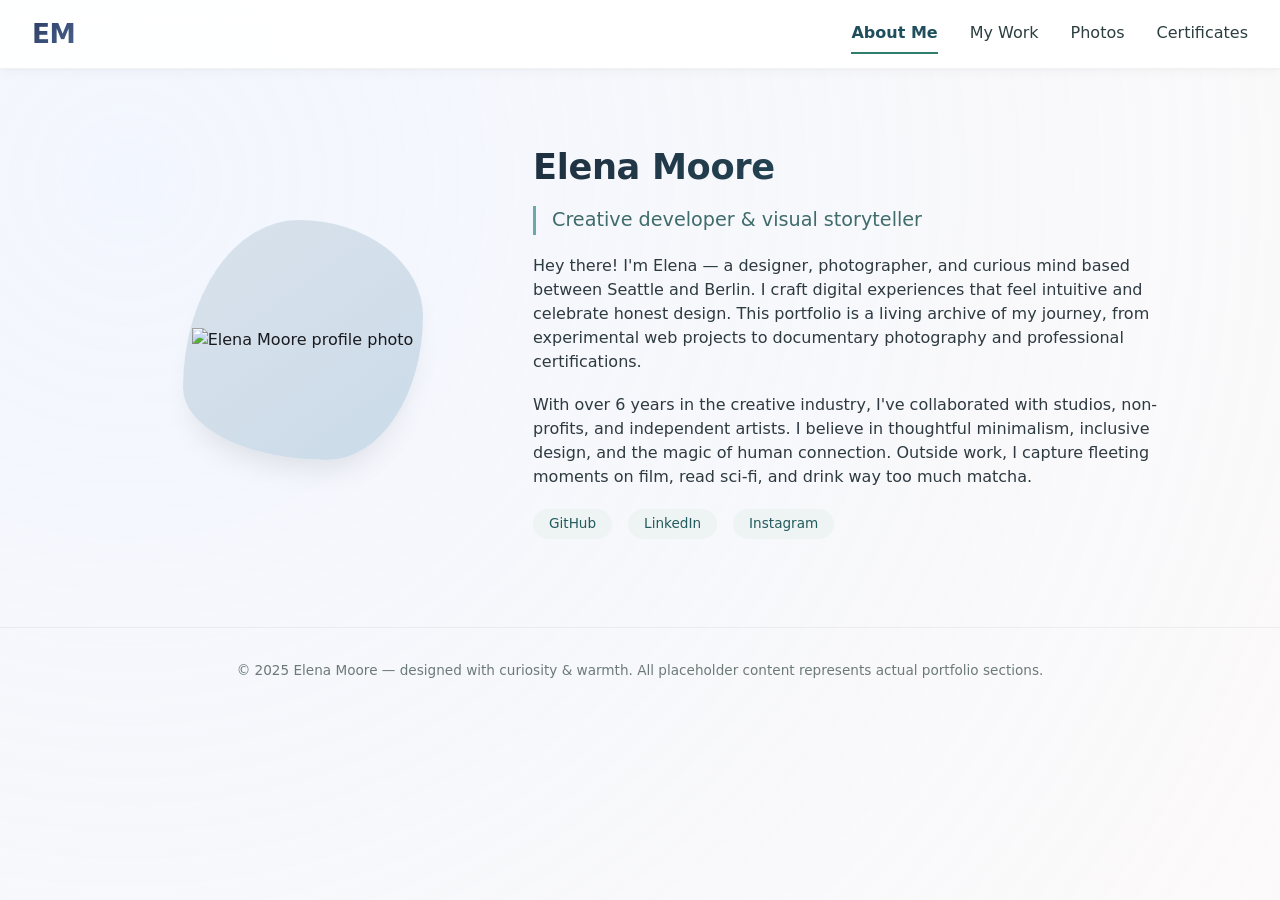
==== index.html @ 08c6030e "Update index.html" ====
<!DOCTYPE html>
<html lang="en">
<head>
  <meta charset="UTF-8">
  <meta name="viewport" content="width=device-width, initial-scale=1.0, viewport-fit=cover">
  <title>Elena Moore | About Me</title>
  <link rel="stylesheet" href="css/style.css">
</head>
<body>

<header class="site-header">
  <div class="nav-container">
    <div class="logo">
      <a href="index">EM</a>
    </div>
    <ul class="nav-links">
      <li><a href="index" class="active">About Me</a></li>
      <li><a href="work">My Work</a></li>
      <li><a href="photos">Photos</a></li>
      <li><a href="certificates">Certificates</a></li>
    </ul>
  </div>
</header>

<main class="main-content">
  <div class="about-grid">
    <div class="profile-pic">
      <div class="avatar-placeholder">
        <img src="images/profile.jpg" alt="Elena Moore profile photo">
      </div>
    </div>
    <div class="about-text">
      <h2>Elena Moore</h2>
      <div class="tagline">Creative developer & visual storyteller</div>
      <p>Hey there! I'm Elena — a designer, photographer, and curious mind based between Seattle and Berlin. I craft digital experiences that feel intuitive and celebrate honest design. This portfolio is a living archive of my journey, from experimental web projects to documentary photography and professional certifications.</p>
      <p>With over 6 years in the creative industry, I've collaborated with studios, non-profits, and independent artists. I believe in thoughtful minimalism, inclusive design, and the magic of human connection. Outside work, I capture fleeting moments on film, read sci-fi, and drink way too much matcha.</p>
      <div class="social-links">
        <a href="#">GitHub</a>
        <a href="#">LinkedIn</a>
        <a href="#">Instagram</a>
      </div>
    </div>
  </div>
</main>

<footer class="site-footer">
  <p>© 2025 Elena Moore — designed with curiosity & warmth. All placeholder content represents actual portfolio sections.</p>
</footer>

</body>
</html>
---- css/style.css ----
* {
  margin: 0;
  padding: 0;
  box-sizing: border-box;
}

body {
  background: #fbfbfd;
  font-family: 'Inter', system-ui, -apple-system, 'Segoe UI', Roboto, Helvetica, Arial, sans-serif;
  color: #1a1a1e;
  line-height: 1.5;
  scroll-behavior: smooth;
}

/* smooth gradient background accent */
body::before {
  content: '';
  position: fixed;
  top: 0;
  left: 0;
  width: 100%;
  height: 100%;
  background: radial-gradient(circle at 10% 20%, rgba(230, 240, 255, 0.4), rgba(255, 245, 240, 0.2));
  z-index: -2;
  pointer-events: none;
}

/* ========== NAVIGATION (TOP) ========== */
.site-header {
  background: rgba(255, 255, 255, 0.92);
  backdrop-filter: blur(12px);
  -webkit-backdrop-filter: blur(12px);
  box-shadow: 0 1px 2px rgba(0, 0, 0, 0.02), 0 4px 12px rgba(0, 0, 0, 0.03);
  border-bottom: 1px solid rgba(0, 0, 0, 0.05);
  position: sticky;
  top: 0;
  z-index: 100;
  width: 100%;
}

.nav-container {
  max-width: 1280px;
  margin: 0 auto;
  padding: 0.9rem 2rem;
  display: flex;
  align-items: center;
  justify-content: space-between;
  flex-wrap: wrap;
  gap: 1rem;
}

.logo a {
  font-size: 1.65rem;
  font-weight: 600;
  letter-spacing: -0.02em;
  background: linear-gradient(135deg, #2c3e66, #4a628a);
  background-clip: text;
  -webkit-background-clip: text;
  color: transparent;
  text-decoration: none;
  transition: opacity 0.2s;
}

.logo a:hover {
  opacity: 0.8;
}

.nav-links {
  display: flex;
  gap: 2rem;
  list-style: none;
  flex-wrap: wrap;
}

.nav-links li a {
  text-decoration: none;
  font-size: 1rem;
  font-weight: 500;
  font-family: inherit;
  color: #2c3e3f;
  padding: 0.4rem 0;
  transition: color 0.2s, border-bottom 0.2s;
  border-bottom: 2px solid transparent;
  display: inline-block;
}

.nav-links li a:hover {
  color: #1f5f6b;
  border-bottom-color: #87b9bb;
}

/* active tab indicator */
.nav-links li a.active {
  color: #1f4e5c;
  border-bottom-color: #2f7d6b;
  font-weight: 600;
}

/* ========== MAIN CONTENT ========== */
.main-content {
  max-width: 1120px;
  margin: 2rem auto 4rem;
  padding: 1.5rem 2rem;
  animation: fadeScale 0.35s ease-out forwards;
}

@keyframes fadeScale {
  0% {
    opacity: 0;
    transform: translateY(12px);
  }
  100% {
    opacity: 1;
    transform: translateY(0);
  }
}

/* about me */
.about-grid {
  display: flex;
  flex-wrap: wrap;
  gap: 2.5rem;
  align-items: center;
  margin-top: 1rem;
}

.profile-pic {
  flex: 1.2;
  min-width: 200px;
  text-align: center;
}

.avatar-placeholder {
  background: linear-gradient(145deg, #d9e2ec, #cbdbe9);
  border-radius: 48% 52% 40% 60% / 70% 40% 60% 30%;
  width: 240px;
  height: 240px;
  display: inline-flex;
  align-items: center;
  justify-content: center;
  box-shadow: 0 20px 30px -12px rgba(0, 0, 0, 0.1);
  transition: transform 0.3s;
}

.avatar-placeholder:hover {
  transform: scale(1.02);
}

.avatar-placeholder span {
  font-size: 4.2rem;
  font-weight: 400;
  color: #2a4b5c;
}

.about-text {
  flex: 2;
}

.about-text h2 {
  font-size: 2.2rem;
  font-weight: 600;
  letter-spacing: -0.01em;
  background: linear-gradient(115deg, #1e2f3f, #2d5f6e);
  background-clip: text;
  -webkit-background-clip: text;
  color: transparent;
  margin-bottom: 0.75rem;
}

.about-text .tagline {
  font-size: 1.2rem;
  color: #3f6b6b;
  border-left: 3px solid #6aa9aa;
  padding-left: 1rem;
  margin-bottom: 1.2rem;
}

.about-text p {
  margin-bottom: 1.2rem;
  color: #2d3a40;
}

.social-links {
  display: flex;
  gap: 1rem;
  margin-top: 1rem;
}

.social-links a {
  text-decoration: none;
  font-weight: 500;
  background: #eef3f3;
  padding: 0.3rem 1rem;
  border-radius: 40px;
  font-size: 0.85rem;
  color: #235b5e;
  transition: all 0.2s;
}

.social-links a:hover {
  background: #d0e2e2;
  color: #0e3e42;
}

/* work / photos / certificates cards style */
.section-title {
  font-size: 2rem;
  font-weight: 600;
  margin-bottom: 2rem;
  letter-spacing: -0.3px;
  border-left: 5px solid #578a8b;
  padding-left: 1rem;
}

.cards-grid {
  display: grid;
  grid-template-columns: repeat(auto-fill, minmax(280px, 1fr));
  gap: 2rem;
}

.card {
  background: white;
  border-radius: 28px;
  padding: 1.5rem;
  box-shadow: 0 10px 20px -5px rgba(0, 0, 0, 0.05), 0 0 0 1px rgba(0, 0, 0, 0.02);
  transition: all 0.25s ease;
  border: 1px solid rgba(0, 0, 0, 0.03);
}

.card:hover {
  transform: translateY(-5px);
  box-shadow: 0 24px 36px -12px rgba(0, 0, 0, 0.12);
  border-color: rgba(100, 140, 130, 0.2);
}

.card-icon {
  font-size: 2.5rem;
  margin-bottom: 1rem;
}

.card h3 {
  font-size: 1.4rem;
  margin-bottom: 0.5rem;
  font-weight: 600;
}

.card p {
  color: #4b5b60;
  font-size: 0.9rem;
}

.badge {
  display: inline-block;
  background: #eef2f5;
  border-radius: 100px;
  padding: 0.2rem 0.8rem;
  font-size: 0.75rem;
  margin-top: 1rem;
  color: #2c6b6b;
}

/* photo gallery specific */
.photo-gallery {
  display: grid;
  grid-template-columns: repeat(auto-fill, minmax(200px, 1fr));
  gap: 1.5rem;
}

.photo-item {
  background: #fffaf5;
  border-radius: 24px;
  overflow: hidden;
  box-shadow: 0 6px 12px -8px rgba(0, 0, 0, 0.1);
  transition: 0.2s;
}

.photo-placeholder {
  background: #ebe9e9;
  height: 180px;
  display: flex;
  align-items: center;
  justify-content: center;
  font-size: 3rem;
  color: #6f8f8f;
}

.photo-item p {
  padding: 0.8rem 1rem;
  font-weight: 500;
  background: white;
  text-align: center;
}

/* certificates style */
.cert-list {
  display: flex;
  flex-direction: column;
  gap: 1rem;
}

.cert-entry {
  background: white;
  border-radius: 20px;
  padding: 1.2rem 1.5rem;
  display: flex;
  align-items: center;
  flex-wrap: wrap;
  justify-content: space-between;
  box-shadow: 0 1px 2px rgba(0, 0, 0, 0.03);
  border: 1px solid #eef2f0;
}

.cert-info h4 {
  font-weight: 600;
  font-size: 1.1rem;
}

.cert-info p {
  font-size: 0.85rem;
  color: #5f7373;
}

.cert-link {
  background: none;
  border: 1.5px solid #bbe0dc;
  padding: 0.4rem 1rem;
  border-radius: 60px;
  font-size: 0.8rem;
  font-weight: 500;
  color: #2e6b67;
  cursor: pointer;
  transition: 0.1s;
  display: inline-block;
  text-decoration: none;
}

.cert-link:hover {
  background: #e0f0ee;
}

/* footer */
.site-footer {
  text-align: center;
  padding: 2rem;
  margin-top: 2rem;
  color: #6c7a77;
  font-size: 0.85rem;
  border-top: 1px solid rgba(0, 0, 0, 0.05);
}

/* responsive */
@media (max-width: 680px) {
  .nav-container {
    flex-direction: column;
    align-items: center;
    padding: 1rem;
  }
  .nav-links {
    justify-content: center;
    gap: 1.2rem;
  }
  .about-grid {
    flex-direction: column;
    text-align: center;
  }
  .about-text .tagline {
    border-left: none;
    text-align: center;
  }
  .section-title {
    font-size: 1.8rem;
  }
  .main-content {
    padding: 1rem;
  }
}
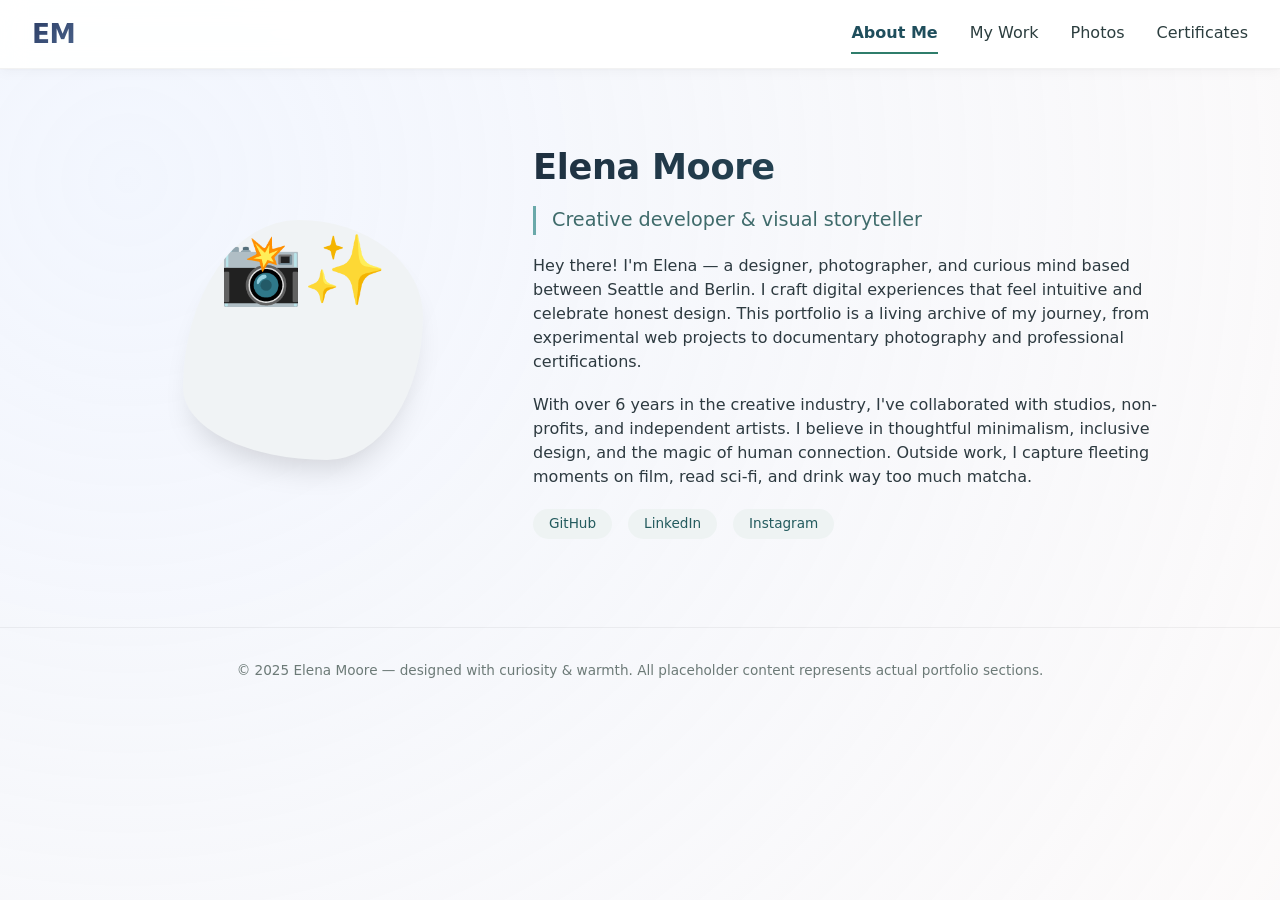
==== commit 9ef15c6b: "Update index.html" ====
--- a/index.html
+++ b/index.html
@@ -26,7 +26,7 @@
   <div class="about-grid">
     <div class="profile-pic">
       <div class="avatar-placeholder">
-        <img src="images/profile.jpg" alt="Elena Moore profile photo">
+        <span>📸✨</span>
       </div>
     </div>
     <div class="about-text">
--- a/css/style.css
+++ b/css/style.css
@@ -131,21 +131,46 @@
 }
 
 .avatar-placeholder {
-  background: linear-gradient(145deg, #d9e2ec, #cbdbe9);
-  border-radius: 48% 52% 40% 60% / 70% 40% 60% 30%;
   width: 240px;
   height: 240px;
-  display: inline-flex;
-  align-items: center;
-  justify-content: center;
-  box-shadow: 0 20px 30px -12px rgba(0, 0, 0, 0.1);
-  transition: transform 0.3s;
-}
-
+  margin: 0 auto;
+  /* Choose your preferred shape below - I recommend starting with #1 */
+  
+  /* OPTION 1: Clean circle (best for preserving quality) 
+  border-radius: 50%; */
+  
+  /* OPTION 2: Subtle rounded square 
+  border-radius: 28px; */
+  
+  /* OPTION 3: Original blob shape */
+  border-radius: 48% 52% 40% 60% / 70% 40% 60% 30%; 
+  
+  overflow: hidden;
+  box-shadow: 0 20px 30px -12px rgba(0, 0, 0, 0.15);
+  transition: transform 0.3s ease, box-shadow 0.3s ease;
+  background: #f0f3f5; /* Neutral background while loading */
+}
+
+.avatar-placeholder img {
+  width: 100%;
+  height: 100%;
+  object-fit: cover;  /* Preserves aspect ratio while filling container */
+  object-position: center 20%; /* Adjusts vertical focus - change 20% to where eyes/face are */
+  display: block;
+  image-rendering: auto;  /* Ensures browser uses highest quality */
+  image-rendering: crisp-edges;  /* For sharp edges on PNGs */
+  image-rendering: pixelated;  /* For pixel art - remove if not needed */
+}
+
+/* Optional: Slight zoom on hover (doesn't reduce quality) */
 .avatar-placeholder:hover {
   transform: scale(1.02);
-}
-
+  box-shadow: 0 25px 35px -12px rgba(0, 0, 0, 0.2);
+}
+
+.avatar-placeholder:hover img {
+  transform: scale(1.03);  /* Subtle zoom preserves quality */
+}
 .avatar-placeholder span {
   font-size: 4.2rem;
   font-weight: 400;
@@ -373,4 +398,4 @@
   .main-content {
     padding: 1rem;
   }
-}+}
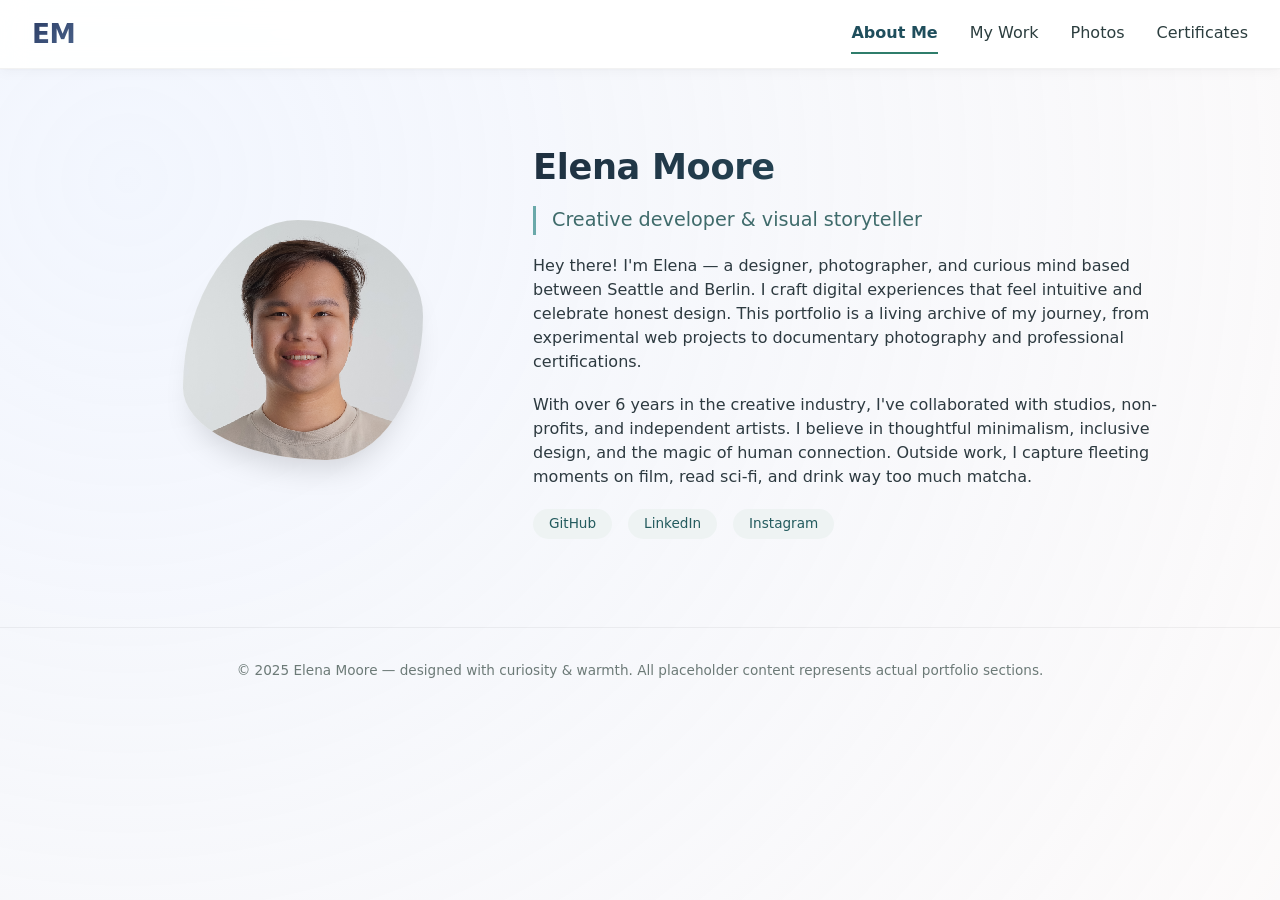
==== commit 06da657b: "Update index.html" ====
--- a/index.html
+++ b/index.html
@@ -26,7 +26,7 @@
   <div class="about-grid">
     <div class="profile-pic">
       <div class="avatar-placeholder">
-        <span>📸✨</span>
+        <img src="images/profile.png" alt="Elena Moore profile photo">
       </div>
     </div>
     <div class="about-text">
